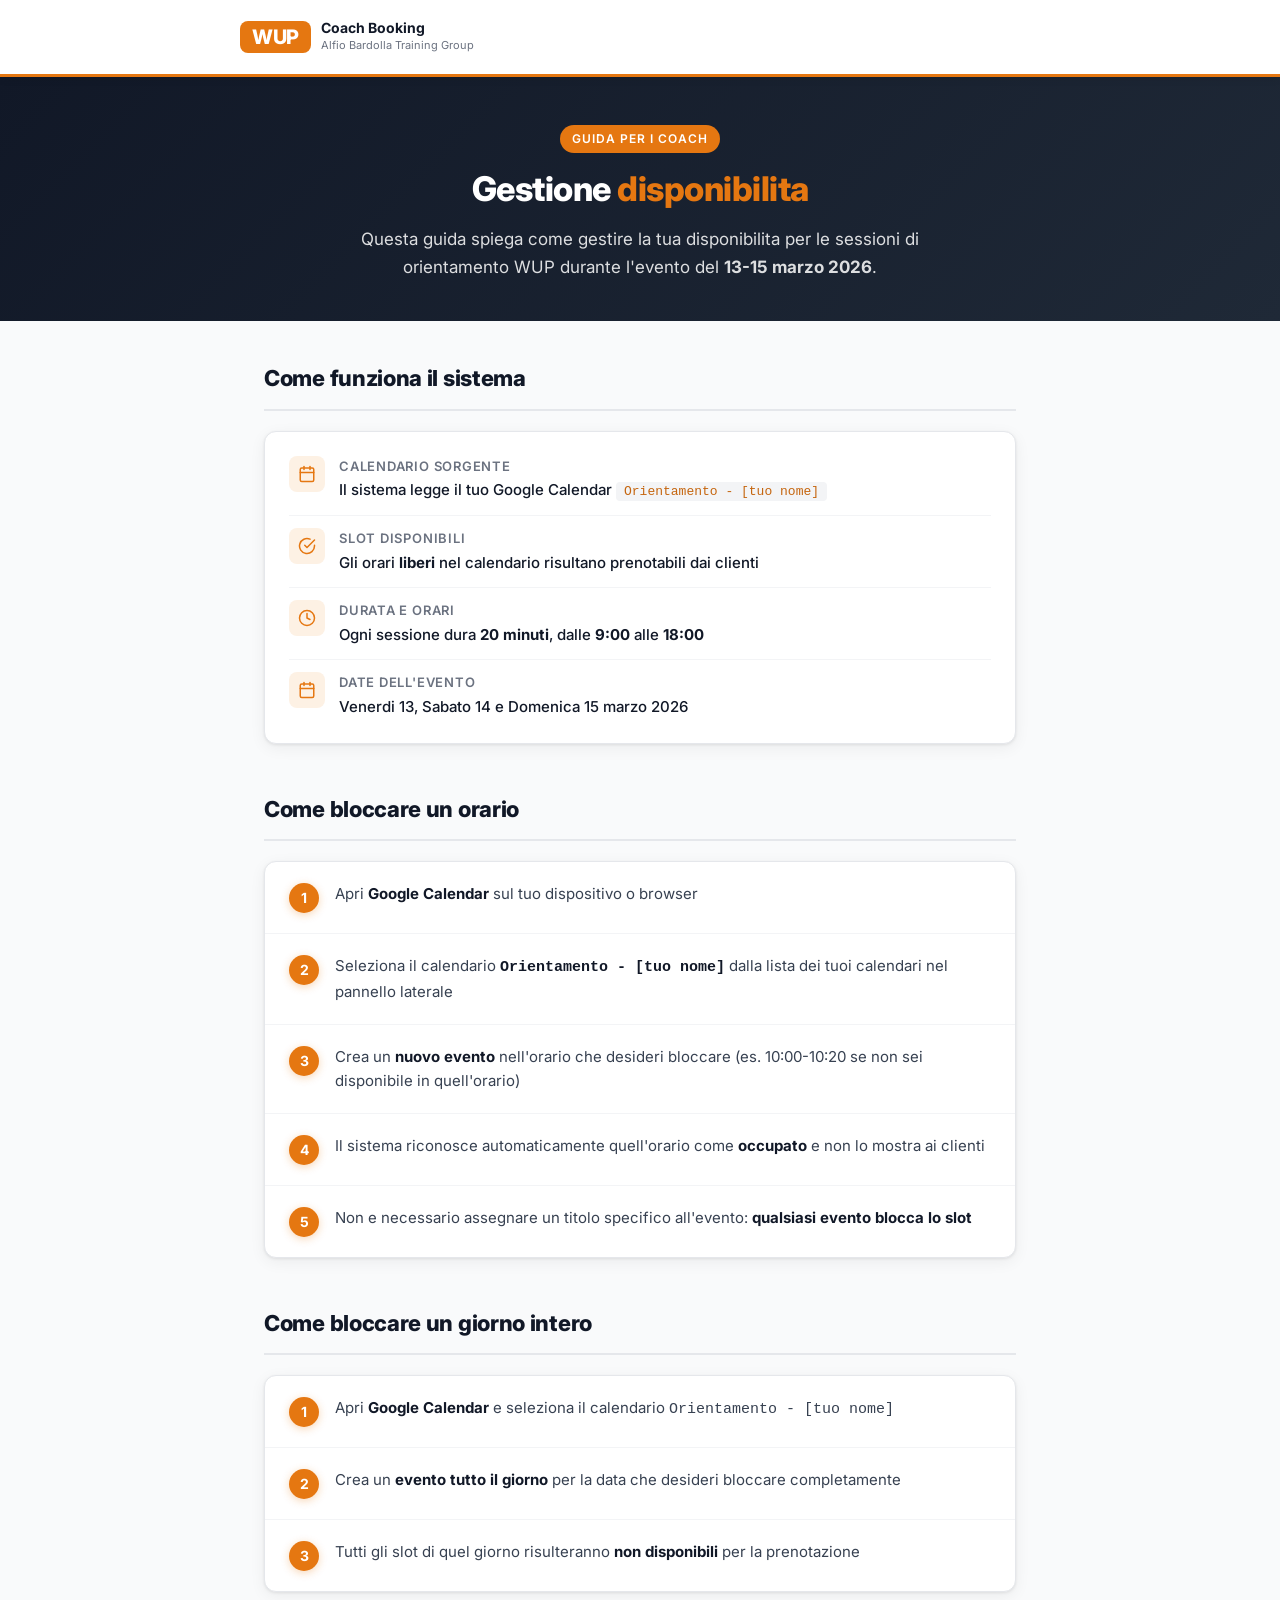
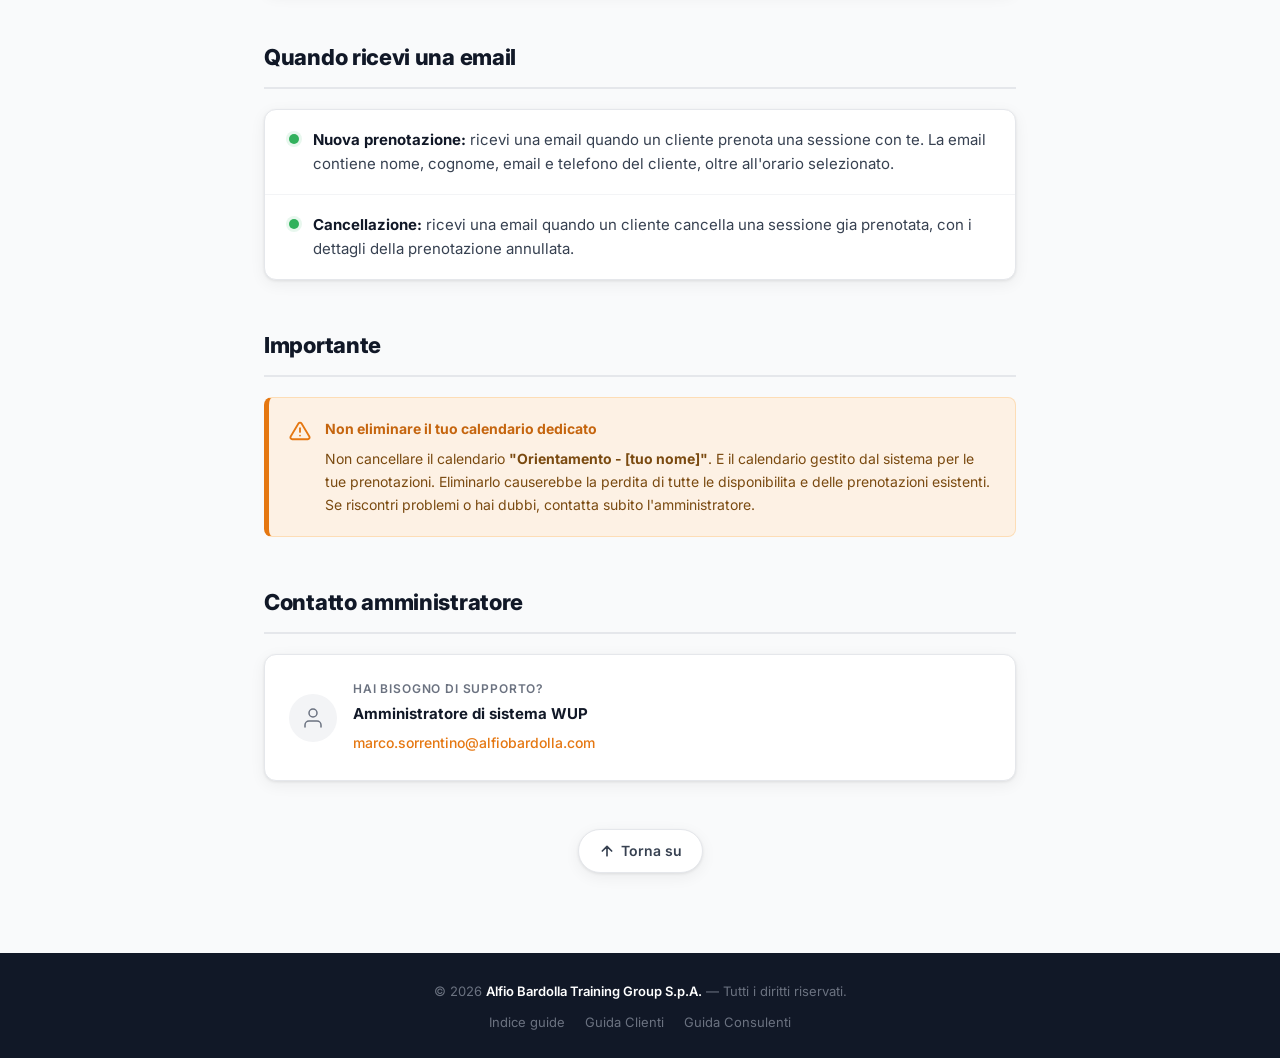
==== docs/guida-coach.html @ ec16fe60 "Aggiorna placeholder con dati reali - URL prenotazione: lp.alfiobardolla.com/prenotazione-wup/ - Ema" ====
<!DOCTYPE html>
<html lang="it">
<head>
  <meta charset="UTF-8" />
  <meta name="viewport" content="width=device-width, initial-scale=1" />
  <title>Guida Coach — Gestione disponibilità | WUP Coach Booking</title>
  <meta name="description" content="Guida per i coach WUP: come gestire la disponibilità sul Google Calendar per le sessioni di orientamento dell'evento 13-15 marzo 2026." />
  <link rel="preconnect" href="https://fonts.googleapis.com" />
  <link rel="preconnect" href="https://fonts.gstatic.com" crossorigin />
  <link href="https://fonts.googleapis.com/css2?family=Inter:wght@400;500;600;700;800&display=swap" rel="stylesheet" />
  <style>
    /* ── Reset & base ── */
    *, *::before, *::after { box-sizing: border-box; margin: 0; padding: 0; }

    :root {
      --orange: #E57711;
      --orange-light: #FDF1E4;
      --orange-mid: #FDDDB6;
      --orange-dark: #C5650E;
      --green: #31B15C;
      --green-light: #E8F7EE;
      --green-dark: #279B4F;
      --white: #FFFFFF;
      --gray-50: #F9FAFB;
      --gray-100: #F3F4F6;
      --gray-200: #E5E7EB;
      --gray-500: #6B7280;
      --gray-700: #374151;
      --gray-900: #111827;
      --radius: 12px;
      --radius-sm: 8px;
      --shadow: 0 1px 3px rgba(0,0,0,.08), 0 4px 16px rgba(0,0,0,.06);
      --shadow-md: 0 4px 6px rgba(0,0,0,.07), 0 10px 30px rgba(0,0,0,.10);
    }

    html { scroll-behavior: smooth; }

    body {
      font-family: 'Inter', system-ui, -apple-system, sans-serif;
      font-size: 16px;
      line-height: 1.6;
      color: var(--gray-900);
      background: var(--gray-50);
      -webkit-font-smoothing: antialiased;
    }

    /* ── Header ── */
    .site-header {
      background: var(--white);
      border-bottom: 3px solid var(--orange);
      padding: 20px 24px;
      position: sticky;
      top: 0;
      z-index: 100;
      box-shadow: 0 2px 8px rgba(0,0,0,.08);
    }

    .header-inner {
      max-width: 800px;
      margin: 0 auto;
      display: flex;
      align-items: center;
      gap: 16px;
    }

    .logo {
      display: flex;
      align-items: center;
      gap: 10px;
      text-decoration: none;
    }

    .logo-badge {
      background: var(--orange);
      color: var(--white);
      font-size: 20px;
      font-weight: 800;
      letter-spacing: -0.5px;
      padding: 6px 12px;
      border-radius: var(--radius-sm);
      line-height: 1;
    }

    .logo-text {
      display: flex;
      flex-direction: column;
    }

    .logo-title {
      font-size: 14px;
      font-weight: 700;
      color: var(--gray-900);
      line-height: 1.2;
    }

    .logo-sub {
      font-size: 11px;
      color: var(--gray-500);
      font-weight: 400;
    }

    /* ── Hero ── */
    .hero {
      background: linear-gradient(135deg, var(--gray-900) 0%, #1F2937 100%);
      color: var(--white);
      padding: 48px 24px 40px;
      text-align: center;
    }

    .hero-tag {
      display: inline-block;
      background: var(--orange);
      color: var(--white);
      font-size: 12px;
      font-weight: 600;
      letter-spacing: 0.08em;
      text-transform: uppercase;
      padding: 4px 12px;
      border-radius: 99px;
      margin-bottom: 16px;
    }

    .hero h1 {
      font-size: clamp(22px, 5vw, 34px);
      font-weight: 800;
      line-height: 1.2;
      margin-bottom: 16px;
      letter-spacing: -0.5px;
    }

    .hero h1 span { color: var(--orange); }

    .hero p {
      font-size: clamp(15px, 2.5vw, 17px);
      opacity: .85;
      max-width: 580px;
      margin: 0 auto;
      line-height: 1.65;
    }

    /* ── Main layout ── */
    .main {
      max-width: 800px;
      margin: 0 auto;
      padding: 40px 24px 80px;
    }

    /* ── Section titles ── */
    .section-title {
      font-size: clamp(18px, 3vw, 22px);
      font-weight: 800;
      color: var(--gray-900);
      margin-bottom: 20px;
      padding-bottom: 12px;
      border-bottom: 2px solid var(--gray-200);
      letter-spacing: -0.3px;
    }

    .section-block {
      margin-bottom: 48px;
    }

    /* ── Info card ── */
    .info-card {
      background: var(--white);
      border-radius: var(--radius);
      border: 1px solid var(--gray-200);
      padding: 24px;
      box-shadow: var(--shadow);
      margin-bottom: 16px;
    }

    .info-row {
      display: flex;
      align-items: flex-start;
      gap: 14px;
      padding: 12px 0;
      border-bottom: 1px solid var(--gray-100);
    }

    .info-row:last-child { border-bottom: none; padding-bottom: 0; }
    .info-row:first-child { padding-top: 0; }

    .info-icon {
      flex-shrink: 0;
      width: 36px;
      height: 36px;
      background: var(--orange-light);
      border-radius: var(--radius-sm);
      display: flex;
      align-items: center;
      justify-content: center;
      color: var(--orange);
    }

    .info-body {
      flex: 1;
    }

    .info-label {
      font-size: 13px;
      font-weight: 600;
      color: var(--gray-500);
      text-transform: uppercase;
      letter-spacing: 0.06em;
      margin-bottom: 2px;
    }

    .info-value {
      font-size: 15px;
      color: var(--gray-900);
      font-weight: 500;
    }

    .info-value code {
      background: var(--gray-100);
      padding: 2px 8px;
      border-radius: 4px;
      font-family: 'SFMono-Regular', Consolas, monospace;
      font-size: 13px;
      color: var(--orange-dark);
    }

    /* ── Numbered steps ── */
    .steps-list {
      display: flex;
      flex-direction: column;
      gap: 0;
      background: var(--white);
      border-radius: var(--radius);
      border: 1px solid var(--gray-200);
      box-shadow: var(--shadow);
      overflow: hidden;
    }

    .step-item {
      display: flex;
      align-items: flex-start;
      gap: 16px;
      padding: 20px 24px;
      border-bottom: 1px solid var(--gray-100);
      transition: background .15s;
    }

    .step-item:last-child { border-bottom: none; }
    .step-item:hover { background: var(--gray-50); }

    .step-num {
      flex-shrink: 0;
      width: 30px;
      height: 30px;
      background: var(--orange);
      color: var(--white);
      border-radius: 50%;
      display: flex;
      align-items: center;
      justify-content: center;
      font-size: 14px;
      font-weight: 700;
      margin-top: 1px;
      box-shadow: 0 2px 8px rgba(229,119,17,.3);
    }

    .step-text {
      flex: 1;
      font-size: 15px;
      color: var(--gray-700);
      line-height: 1.6;
    }

    .step-text strong { color: var(--gray-900); }

    /* ── Notification list ── */
    .notif-list {
      background: var(--white);
      border-radius: var(--radius);
      border: 1px solid var(--gray-200);
      box-shadow: var(--shadow);
      overflow: hidden;
    }

    .notif-item {
      display: flex;
      align-items: flex-start;
      gap: 14px;
      padding: 18px 24px;
      border-bottom: 1px solid var(--gray-100);
    }

    .notif-item:last-child { border-bottom: none; }

    .notif-dot {
      flex-shrink: 0;
      width: 10px;
      height: 10px;
      border-radius: 50%;
      background: var(--green);
      margin-top: 6px;
      box-shadow: 0 0 0 3px var(--green-light);
    }

    .notif-text {
      flex: 1;
      font-size: 15px;
      color: var(--gray-700);
      line-height: 1.6;
    }

    .notif-text strong { color: var(--gray-900); }

    /* ── Warning box ── */
    .warning-box {
      background: var(--orange-light);
      border: 1px solid var(--orange-mid);
      border-left: 5px solid var(--orange);
      border-radius: var(--radius-sm);
      padding: 20px 20px 20px 20px;
      display: flex;
      align-items: flex-start;
      gap: 14px;
    }

    .warning-icon {
      flex-shrink: 0;
      color: var(--orange);
      margin-top: 2px;
    }

    .warning-body {}

    .warning-title {
      font-size: 14px;
      font-weight: 700;
      color: var(--orange-dark);
      margin-bottom: 6px;
    }

    .warning-text {
      font-size: 14px;
      color: #7A4A10;
      line-height: 1.65;
    }

    /* ── Contact box ── */
    .contact-box {
      background: var(--white);
      border-radius: var(--radius);
      border: 1px solid var(--gray-200);
      padding: 24px;
      box-shadow: var(--shadow);
      display: flex;
      align-items: center;
      gap: 16px;
    }

    .contact-avatar {
      flex-shrink: 0;
      width: 48px;
      height: 48px;
      background: var(--gray-100);
      border-radius: 50%;
      display: flex;
      align-items: center;
      justify-content: center;
      color: var(--gray-500);
    }

    .contact-info { flex: 1; }

    .contact-label {
      font-size: 12px;
      font-weight: 600;
      color: var(--gray-500);
      text-transform: uppercase;
      letter-spacing: 0.07em;
      margin-bottom: 4px;
    }

    .contact-name {
      font-size: 15px;
      font-weight: 700;
      color: var(--gray-900);
      margin-bottom: 4px;
    }

    .contact-email {
      font-size: 14px;
      color: var(--orange);
      text-decoration: none;
      font-weight: 500;
    }

    .contact-email:hover { text-decoration: underline; }

    /* ── Back to top ── */
    .back-top {
      display: flex;
      justify-content: center;
      margin-top: 40px;
    }

    .btn-back-top {
      display: inline-flex;
      align-items: center;
      gap: 6px;
      background: var(--white);
      color: var(--gray-700);
      font-family: 'Inter', sans-serif;
      font-size: 14px;
      font-weight: 600;
      padding: 10px 20px;
      border-radius: 99px;
      border: 1px solid var(--gray-200);
      cursor: pointer;
      text-decoration: none;
      box-shadow: var(--shadow);
      transition: border-color .2s, color .2s, box-shadow .2s;
    }

    .btn-back-top:hover, .btn-back-top:focus-visible {
      border-color: var(--orange);
      color: var(--orange);
      box-shadow: var(--shadow-md);
    }

    .btn-back-top:focus-visible { outline: 3px solid var(--orange); outline-offset: 3px; }

    /* ── Footer ── */
    .site-footer {
      background: var(--gray-900);
      color: var(--gray-500);
      text-align: center;
      padding: 28px 24px;
      font-size: 13px;
    }

    .site-footer strong { color: var(--white); font-weight: 600; }

    .footer-links {
      margin-top: 10px;
      display: flex;
      justify-content: center;
      gap: 20px;
      flex-wrap: wrap;
    }

    .footer-links a {
      color: var(--gray-500);
      text-decoration: none;
      font-size: 13px;
      transition: color .2s;
    }

    .footer-links a:hover { color: var(--orange); }

    /* ── Responsive ── */
    @media (max-width: 520px) {
      .step-item { padding: 16px 18px; }
      .info-card { padding: 18px; }
      .contact-box { flex-direction: column; text-align: center; }
    }
  </style>
</head>
<body>

  <!-- Header -->
  <header class="site-header" id="top">
    <div class="header-inner">
      <a href="index.html" class="logo" aria-label="WUP Coach Booking — Torna all'indice">
        <span class="logo-badge">WUP</span>
        <span class="logo-text">
          <span class="logo-title">Coach Booking</span>
          <span class="logo-sub">Alfio Bardolla Training Group</span>
        </span>
      </a>
    </div>
  </header>

  <!-- Hero -->
  <section class="hero" aria-labelledby="hero-title">
    <span class="hero-tag">Guida per i Coach</span>
    <h1 id="hero-title">Gestione <span>disponibilita</span></h1>
    <p>Questa guida spiega come gestire la tua disponibilita per le sessioni di orientamento WUP durante l'evento del <strong>13-15 marzo 2026</strong>.</p>
  </section>

  <!-- Main content -->
  <main class="main">

    <!-- Come funziona il sistema -->
    <section class="section-block" aria-labelledby="sistema-title">
      <h2 class="section-title" id="sistema-title">Come funziona il sistema</h2>

      <div class="info-card" role="list" aria-label="Informazioni sul sistema">

        <div class="info-row" role="listitem">
          <div class="info-icon" aria-hidden="true">
            <svg width="18" height="18" viewBox="0 0 24 24" fill="none" stroke="currentColor" stroke-width="2" stroke-linecap="round" stroke-linejoin="round"><rect x="3" y="4" width="18" height="18" rx="2"/><line x1="16" y1="2" x2="16" y2="6"/><line x1="8" y1="2" x2="8" y2="6"/><line x1="3" y1="10" x2="21" y2="10"/></svg>
          </div>
          <div class="info-body">
            <p class="info-label">Calendario sorgente</p>
            <p class="info-value">Il sistema legge il tuo Google Calendar <code>Orientamento - [tuo nome]</code></p>
          </div>
        </div>

        <div class="info-row" role="listitem">
          <div class="info-icon" aria-hidden="true">
            <svg width="18" height="18" viewBox="0 0 24 24" fill="none" stroke="currentColor" stroke-width="2" stroke-linecap="round" stroke-linejoin="round"><path d="M22 11.08V12a10 10 0 1 1-5.93-9.14"/><polyline points="22 4 12 14.01 9 11.01"/></svg>
          </div>
          <div class="info-body">
            <p class="info-label">Slot disponibili</p>
            <p class="info-value">Gli orari <strong>liberi</strong> nel calendario risultano prenotabili dai clienti</p>
          </div>
        </div>

        <div class="info-row" role="listitem">
          <div class="info-icon" aria-hidden="true">
            <svg width="18" height="18" viewBox="0 0 24 24" fill="none" stroke="currentColor" stroke-width="2" stroke-linecap="round" stroke-linejoin="round"><circle cx="12" cy="12" r="10"/><polyline points="12 6 12 12 16 14"/></svg>
          </div>
          <div class="info-body">
            <p class="info-label">Durata e orari</p>
            <p class="info-value">Ogni sessione dura <strong>20 minuti</strong>, dalle <strong>9:00</strong> alle <strong>18:00</strong></p>
          </div>
        </div>

        <div class="info-row" role="listitem">
          <div class="info-icon" aria-hidden="true">
            <svg width="18" height="18" viewBox="0 0 24 24" fill="none" stroke="currentColor" stroke-width="2" stroke-linecap="round" stroke-linejoin="round"><rect x="3" y="4" width="18" height="18" rx="2"/><line x1="16" y1="2" x2="16" y2="6"/><line x1="8" y1="2" x2="8" y2="6"/><line x1="3" y1="10" x2="21" y2="10"/></svg>
          </div>
          <div class="info-body">
            <p class="info-label">Date dell'evento</p>
            <p class="info-value">Venerdi 13, Sabato 14 e Domenica 15 marzo 2026</p>
          </div>
        </div>

      </div>
    </section>

    <!-- Bloccare un orario -->
    <section class="section-block" aria-labelledby="blocco-title">
      <h2 class="section-title" id="blocco-title">Come bloccare un orario</h2>

      <ol class="steps-list" aria-label="Passi per bloccare un orario su Google Calendar">
        <li class="step-item">
          <span class="step-num" aria-hidden="true">1</span>
          <span class="step-text">Apri <strong>Google Calendar</strong> sul tuo dispositivo o browser</span>
        </li>
        <li class="step-item">
          <span class="step-num" aria-hidden="true">2</span>
          <span class="step-text">Seleziona il calendario <strong><code>Orientamento - [tuo nome]</code></strong> dalla lista dei tuoi calendari nel pannello laterale</span>
        </li>
        <li class="step-item">
          <span class="step-num" aria-hidden="true">3</span>
          <span class="step-text">Crea un <strong>nuovo evento</strong> nell'orario che desideri bloccare (es. 10:00-10:20 se non sei disponibile in quell'orario)</span>
        </li>
        <li class="step-item">
          <span class="step-num" aria-hidden="true">4</span>
          <span class="step-text">Il sistema riconosce automaticamente quell'orario come <strong>occupato</strong> e non lo mostra ai clienti</span>
        </li>
        <li class="step-item">
          <span class="step-num" aria-hidden="true">5</span>
          <span class="step-text">Non e necessario assegnare un titolo specifico all'evento: <strong>qualsiasi evento blocca lo slot</strong></span>
        </li>
      </ol>
    </section>

    <!-- Bloccare un giorno intero -->
    <section class="section-block" aria-labelledby="giorno-title">
      <h2 class="section-title" id="giorno-title">Come bloccare un giorno intero</h2>

      <ol class="steps-list" aria-label="Passi per bloccare un giorno intero">
        <li class="step-item">
          <span class="step-num" aria-hidden="true">1</span>
          <span class="step-text">Apri <strong>Google Calendar</strong> e seleziona il calendario <code>Orientamento - [tuo nome]</code></span>
        </li>
        <li class="step-item">
          <span class="step-num" aria-hidden="true">2</span>
          <span class="step-text">Crea un <strong>evento tutto il giorno</strong> per la data che desideri bloccare completamente</span>
        </li>
        <li class="step-item">
          <span class="step-num" aria-hidden="true">3</span>
          <span class="step-text">Tutti gli slot di quel giorno risulteranno <strong>non disponibili</strong> per la prenotazione</span>
        </li>
      </ol>
    </section>

    <!-- Notifiche email -->
    <section class="section-block" aria-labelledby="notif-title">
      <h2 class="section-title" id="notif-title">Quando ricevi una email</h2>

      <div class="notif-list" role="list" aria-label="Eventi che generano una notifica email">
        <div class="notif-item" role="listitem">
          <span class="notif-dot" aria-hidden="true"></span>
          <p class="notif-text"><strong>Nuova prenotazione:</strong> ricevi una email quando un cliente prenota una sessione con te. La email contiene nome, cognome, email e telefono del cliente, oltre all'orario selezionato.</p>
        </div>
        <div class="notif-item" role="listitem">
          <span class="notif-dot" aria-hidden="true"></span>
          <p class="notif-text"><strong>Cancellazione:</strong> ricevi una email quando un cliente cancella una sessione gia prenotata, con i dettagli della prenotazione annullata.</p>
        </div>
      </div>
    </section>

    <!-- Warning box -->
    <section class="section-block" aria-labelledby="warning-title">
      <h2 class="section-title" id="warning-title">Importante</h2>

      <div class="warning-box" role="alert">
        <div class="warning-icon" aria-hidden="true">
          <svg width="22" height="22" viewBox="0 0 24 24" fill="none" stroke="currentColor" stroke-width="2" stroke-linecap="round" stroke-linejoin="round"><path d="M10.29 3.86L1.82 18a2 2 0 0 0 1.71 3h16.94a2 2 0 0 0 1.71-3L13.71 3.86a2 2 0 0 0-3.42 0z"/><line x1="12" y1="9" x2="12" y2="13"/><line x1="12" y1="17" x2="12.01" y2="17"/></svg>
        </div>
        <div class="warning-body">
          <p class="warning-title">Non eliminare il tuo calendario dedicato</p>
          <p class="warning-text">Non cancellare il calendario <strong>"Orientamento - [tuo nome]"</strong>. E il calendario gestito dal sistema per le tue prenotazioni. Eliminarlo causerebbe la perdita di tutte le disponibilita e delle prenotazioni esistenti. Se riscontri problemi o hai dubbi, contatta subito l'amministratore.</p>
        </div>
      </div>
    </section>

    <!-- Contatto admin -->
    <section class="section-block" aria-labelledby="contact-title">
      <h2 class="section-title" id="contact-title">Contatto amministratore</h2>

      <div class="contact-box">
        <div class="contact-avatar" aria-hidden="true">
          <svg width="24" height="24" viewBox="0 0 24 24" fill="none" stroke="currentColor" stroke-width="1.5" stroke-linecap="round" stroke-linejoin="round"><path d="M20 21v-2a4 4 0 0 0-4-4H8a4 4 0 0 0-4 4v2"/><circle cx="12" cy="7" r="4"/></svg>
        </div>
        <div class="contact-info">
          <p class="contact-label">Hai bisogno di supporto?</p>
          <p class="contact-name">Amministratore di sistema WUP</p>
          <a href="mailto:marco.sorrentino@alfiobardolla.com" class="contact-email">marco.sorrentino@alfiobardolla.com</a>
        </div>
      </div>
    </section>

    <!-- Back to top -->
    <div class="back-top">
      <a href="#top" class="btn-back-top" aria-label="Torna all'inizio della pagina">
        <svg width="16" height="16" viewBox="0 0 24 24" fill="none" stroke="currentColor" stroke-width="2.5" stroke-linecap="round" stroke-linejoin="round" aria-hidden="true"><path d="M12 19V5M5 12l7-7 7 7"/></svg>
        Torna su
      </a>
    </div>

  </main>

  <!-- Footer -->
  <footer class="site-footer">
    <p>&copy; 2026 <strong>Alfio Bardolla Training Group S.p.A.</strong> — Tutti i diritti riservati.</p>
    <nav class="footer-links" aria-label="Link del footer">
      <a href="index.html">Indice guide</a>
      <a href="guida-clienti.html">Guida Clienti</a>
      <a href="guida-venditori.html">Guida Consulenti</a>
    </nav>
  </footer>

</body>
</html>
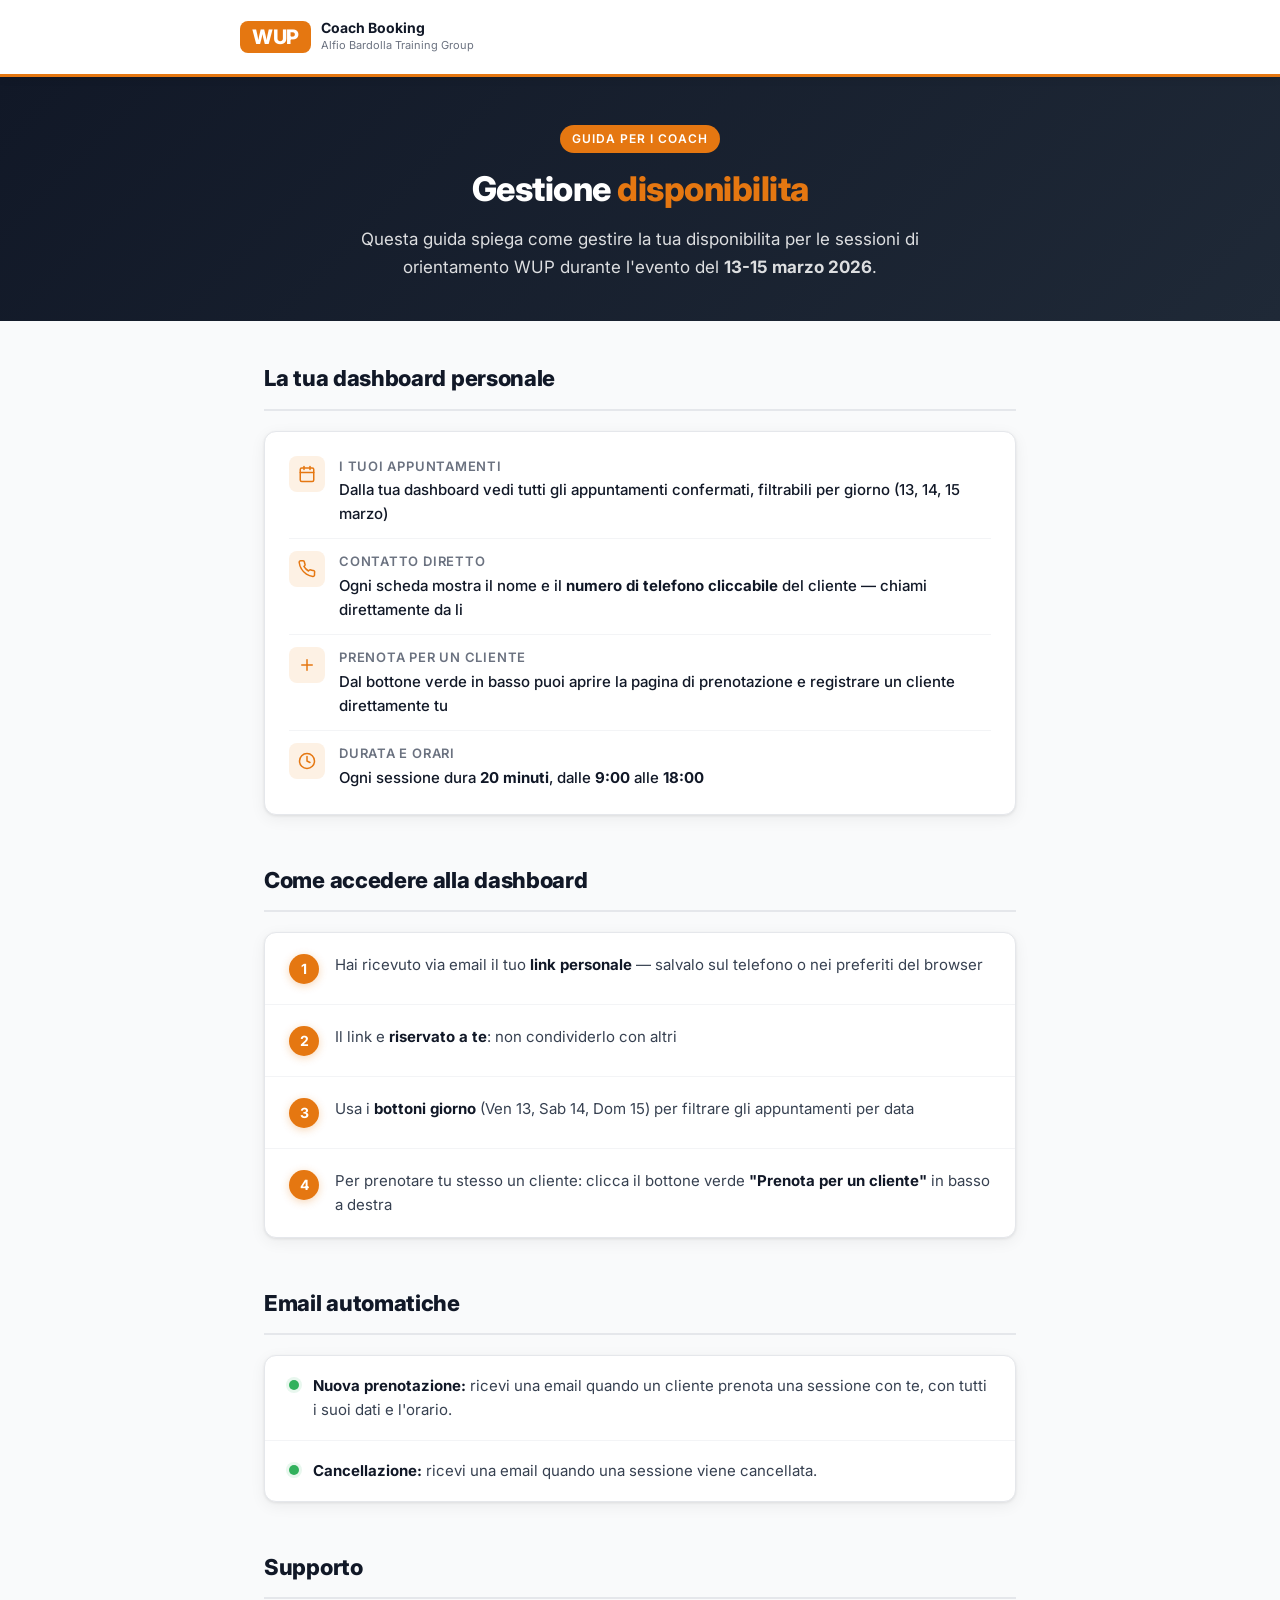
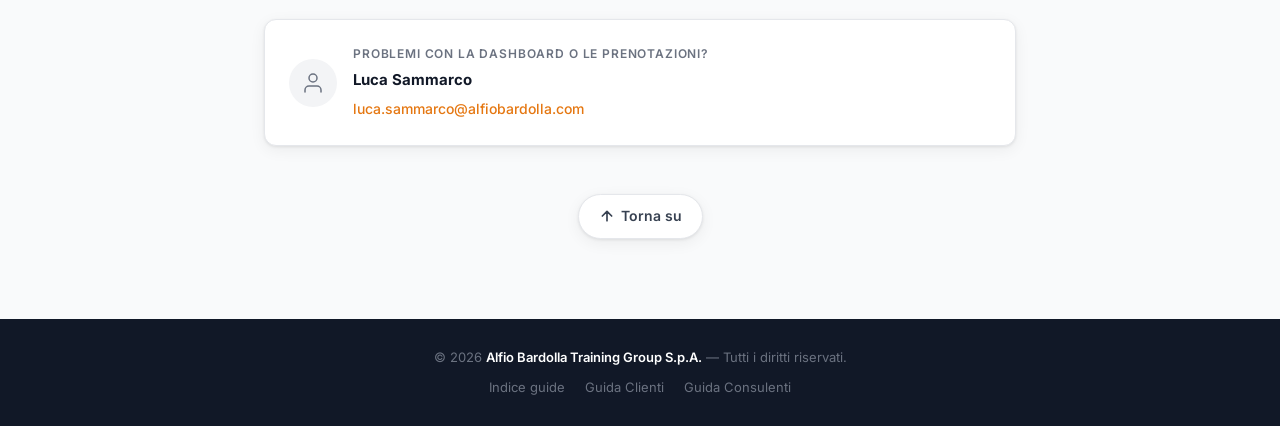
==== commit 9d066e52: "Simplify guida-coach: dashboard-first approach, remove Calendar instructions Co-Authored-By: Claude " ====
--- a/docs/guida-coach.html
+++ b/docs/guida-coach.html
@@ -486,29 +486,39 @@
   <!-- Main content -->
   <main class="main">
 
-    <!-- Come funziona il sistema -->
-    <section class="section-block" aria-labelledby="sistema-title">
-      <h2 class="section-title" id="sistema-title">Come funziona il sistema</h2>
-
-      <div class="info-card" role="list" aria-label="Informazioni sul sistema">
+    <!-- Dashboard personale -->
+    <section class="section-block" aria-labelledby="dashboard-title">
+      <h2 class="section-title" id="dashboard-title">La tua dashboard personale</h2>
+
+      <div class="info-card" role="list" aria-label="Cosa puoi fare dalla dashboard">
 
         <div class="info-row" role="listitem">
           <div class="info-icon" aria-hidden="true">
             <svg width="18" height="18" viewBox="0 0 24 24" fill="none" stroke="currentColor" stroke-width="2" stroke-linecap="round" stroke-linejoin="round"><rect x="3" y="4" width="18" height="18" rx="2"/><line x1="16" y1="2" x2="16" y2="6"/><line x1="8" y1="2" x2="8" y2="6"/><line x1="3" y1="10" x2="21" y2="10"/></svg>
           </div>
           <div class="info-body">
-            <p class="info-label">Calendario sorgente</p>
-            <p class="info-value">Il sistema legge il tuo Google Calendar <code>Orientamento - [tuo nome]</code></p>
+            <p class="info-label">I tuoi appuntamenti</p>
+            <p class="info-value">Dalla tua dashboard vedi tutti gli appuntamenti confermati, filtrabili per giorno (13, 14, 15 marzo)</p>
           </div>
         </div>
 
         <div class="info-row" role="listitem">
           <div class="info-icon" aria-hidden="true">
-            <svg width="18" height="18" viewBox="0 0 24 24" fill="none" stroke="currentColor" stroke-width="2" stroke-linecap="round" stroke-linejoin="round"><path d="M22 11.08V12a10 10 0 1 1-5.93-9.14"/><polyline points="22 4 12 14.01 9 11.01"/></svg>
+            <svg width="18" height="18" viewBox="0 0 24 24" fill="none" stroke="currentColor" stroke-width="2" stroke-linecap="round" stroke-linejoin="round"><path d="M22 16.92v3a2 2 0 0 1-2.18 2 19.79 19.79 0 0 1-8.63-3.07A19.5 19.5 0 0 1 4.69 12 19.79 19.79 0 0 1 1.61 3.35 2 2 0 0 1 3.6 1h3a2 2 0 0 1 2 1.72c.127.96.361 1.903.7 2.81a2 2 0 0 1-.45 2.11L7.91 8.6a16 16 0 0 0 6.08 6.08l.96-.96a2 2 0 0 1 2.11-.45c.907.339 1.85.573 2.81.7A2 2 0 0 1 22 16.92z"/></svg>
           </div>
           <div class="info-body">
-            <p class="info-label">Slot disponibili</p>
-            <p class="info-value">Gli orari <strong>liberi</strong> nel calendario risultano prenotabili dai clienti</p>
+            <p class="info-label">Contatto diretto</p>
+            <p class="info-value">Ogni scheda mostra il nome e il <strong>numero di telefono cliccabile</strong> del cliente — chiami direttamente da li</p>
+          </div>
+        </div>
+
+        <div class="info-row" role="listitem">
+          <div class="info-icon" aria-hidden="true">
+            <svg width="18" height="18" viewBox="0 0 24 24" fill="none" stroke="currentColor" stroke-width="2" stroke-linecap="round" stroke-linejoin="round"><line x1="12" y1="5" x2="12" y2="19"/><line x1="5" y1="12" x2="19" y2="12"/></svg>
+          </div>
+          <div class="info-body">
+            <p class="info-label">Prenota per un cliente</p>
+            <p class="info-value">Dal bottone verde in basso puoi aprire la pagina di prenotazione e registrare un cliente direttamente tu</p>
           </div>
         </div>
 
@@ -522,110 +532,61 @@
           </div>
         </div>
 
-        <div class="info-row" role="listitem">
-          <div class="info-icon" aria-hidden="true">
-            <svg width="18" height="18" viewBox="0 0 24 24" fill="none" stroke="currentColor" stroke-width="2" stroke-linecap="round" stroke-linejoin="round"><rect x="3" y="4" width="18" height="18" rx="2"/><line x1="16" y1="2" x2="16" y2="6"/><line x1="8" y1="2" x2="8" y2="6"/><line x1="3" y1="10" x2="21" y2="10"/></svg>
-          </div>
-          <div class="info-body">
-            <p class="info-label">Date dell'evento</p>
-            <p class="info-value">Venerdi 13, Sabato 14 e Domenica 15 marzo 2026</p>
-          </div>
-        </div>
-
       </div>
     </section>
 
-    <!-- Bloccare un orario -->
-    <section class="section-block" aria-labelledby="blocco-title">
-      <h2 class="section-title" id="blocco-title">Come bloccare un orario</h2>
-
-      <ol class="steps-list" aria-label="Passi per bloccare un orario su Google Calendar">
+    <!-- Come usare il link -->
+    <section class="section-block" aria-labelledby="link-title">
+      <h2 class="section-title" id="link-title">Come accedere alla dashboard</h2>
+
+      <ol class="steps-list">
         <li class="step-item">
           <span class="step-num" aria-hidden="true">1</span>
-          <span class="step-text">Apri <strong>Google Calendar</strong> sul tuo dispositivo o browser</span>
+          <span class="step-text">Hai ricevuto via email il tuo <strong>link personale</strong> — salvalo sul telefono o nei preferiti del browser</span>
         </li>
         <li class="step-item">
           <span class="step-num" aria-hidden="true">2</span>
-          <span class="step-text">Seleziona il calendario <strong><code>Orientamento - [tuo nome]</code></strong> dalla lista dei tuoi calendari nel pannello laterale</span>
+          <span class="step-text">Il link e <strong>riservato a te</strong>: non condividerlo con altri</span>
         </li>
         <li class="step-item">
           <span class="step-num" aria-hidden="true">3</span>
-          <span class="step-text">Crea un <strong>nuovo evento</strong> nell'orario che desideri bloccare (es. 10:00-10:20 se non sei disponibile in quell'orario)</span>
+          <span class="step-text">Usa i <strong>bottoni giorno</strong> (Ven 13, Sab 14, Dom 15) per filtrare gli appuntamenti per data</span>
         </li>
         <li class="step-item">
           <span class="step-num" aria-hidden="true">4</span>
-          <span class="step-text">Il sistema riconosce automaticamente quell'orario come <strong>occupato</strong> e non lo mostra ai clienti</span>
-        </li>
-        <li class="step-item">
-          <span class="step-num" aria-hidden="true">5</span>
-          <span class="step-text">Non e necessario assegnare un titolo specifico all'evento: <strong>qualsiasi evento blocca lo slot</strong></span>
+          <span class="step-text">Per prenotare tu stesso un cliente: clicca il bottone verde <strong>"Prenota per un cliente"</strong> in basso a destra</span>
         </li>
       </ol>
     </section>
 
-    <!-- Bloccare un giorno intero -->
-    <section class="section-block" aria-labelledby="giorno-title">
-      <h2 class="section-title" id="giorno-title">Come bloccare un giorno intero</h2>
-
-      <ol class="steps-list" aria-label="Passi per bloccare un giorno intero">
-        <li class="step-item">
-          <span class="step-num" aria-hidden="true">1</span>
-          <span class="step-text">Apri <strong>Google Calendar</strong> e seleziona il calendario <code>Orientamento - [tuo nome]</code></span>
-        </li>
-        <li class="step-item">
-          <span class="step-num" aria-hidden="true">2</span>
-          <span class="step-text">Crea un <strong>evento tutto il giorno</strong> per la data che desideri bloccare completamente</span>
-        </li>
-        <li class="step-item">
-          <span class="step-num" aria-hidden="true">3</span>
-          <span class="step-text">Tutti gli slot di quel giorno risulteranno <strong>non disponibili</strong> per la prenotazione</span>
-        </li>
-      </ol>
-    </section>
-
     <!-- Notifiche email -->
     <section class="section-block" aria-labelledby="notif-title">
-      <h2 class="section-title" id="notif-title">Quando ricevi una email</h2>
-
-      <div class="notif-list" role="list" aria-label="Eventi che generano una notifica email">
+      <h2 class="section-title" id="notif-title">Email automatiche</h2>
+
+      <div class="notif-list" role="list">
         <div class="notif-item" role="listitem">
           <span class="notif-dot" aria-hidden="true"></span>
-          <p class="notif-text"><strong>Nuova prenotazione:</strong> ricevi una email quando un cliente prenota una sessione con te. La email contiene nome, cognome, email e telefono del cliente, oltre all'orario selezionato.</p>
+          <p class="notif-text"><strong>Nuova prenotazione:</strong> ricevi una email quando un cliente prenota una sessione con te, con tutti i suoi dati e l'orario.</p>
         </div>
         <div class="notif-item" role="listitem">
           <span class="notif-dot" aria-hidden="true"></span>
-          <p class="notif-text"><strong>Cancellazione:</strong> ricevi una email quando un cliente cancella una sessione gia prenotata, con i dettagli della prenotazione annullata.</p>
+          <p class="notif-text"><strong>Cancellazione:</strong> ricevi una email quando una sessione viene cancellata.</p>
         </div>
       </div>
     </section>
 
-    <!-- Warning box -->
-    <section class="section-block" aria-labelledby="warning-title">
-      <h2 class="section-title" id="warning-title">Importante</h2>
-
-      <div class="warning-box" role="alert">
-        <div class="warning-icon" aria-hidden="true">
-          <svg width="22" height="22" viewBox="0 0 24 24" fill="none" stroke="currentColor" stroke-width="2" stroke-linecap="round" stroke-linejoin="round"><path d="M10.29 3.86L1.82 18a2 2 0 0 0 1.71 3h16.94a2 2 0 0 0 1.71-3L13.71 3.86a2 2 0 0 0-3.42 0z"/><line x1="12" y1="9" x2="12" y2="13"/><line x1="12" y1="17" x2="12.01" y2="17"/></svg>
-        </div>
-        <div class="warning-body">
-          <p class="warning-title">Non eliminare il tuo calendario dedicato</p>
-          <p class="warning-text">Non cancellare il calendario <strong>"Orientamento - [tuo nome]"</strong>. E il calendario gestito dal sistema per le tue prenotazioni. Eliminarlo causerebbe la perdita di tutte le disponibilita e delle prenotazioni esistenti. Se riscontri problemi o hai dubbi, contatta subito l'amministratore.</p>
-        </div>
-      </div>
-    </section>
-
     <!-- Contatto admin -->
     <section class="section-block" aria-labelledby="contact-title">
-      <h2 class="section-title" id="contact-title">Contatto amministratore</h2>
+      <h2 class="section-title" id="contact-title">Supporto</h2>
 
       <div class="contact-box">
         <div class="contact-avatar" aria-hidden="true">
           <svg width="24" height="24" viewBox="0 0 24 24" fill="none" stroke="currentColor" stroke-width="1.5" stroke-linecap="round" stroke-linejoin="round"><path d="M20 21v-2a4 4 0 0 0-4-4H8a4 4 0 0 0-4 4v2"/><circle cx="12" cy="7" r="4"/></svg>
         </div>
         <div class="contact-info">
-          <p class="contact-label">Hai bisogno di supporto?</p>
-          <p class="contact-name">Amministratore di sistema WUP</p>
-          <a href="mailto:marco.sorrentino@alfiobardolla.com" class="contact-email">marco.sorrentino@alfiobardolla.com</a>
+          <p class="contact-label">Problemi con la dashboard o le prenotazioni?</p>
+          <p class="contact-name">Luca Sammarco</p>
+          <a href="mailto:luca.sammarco@alfiobardolla.com" class="contact-email">luca.sammarco@alfiobardolla.com</a>
         </div>
       </div>
     </section>
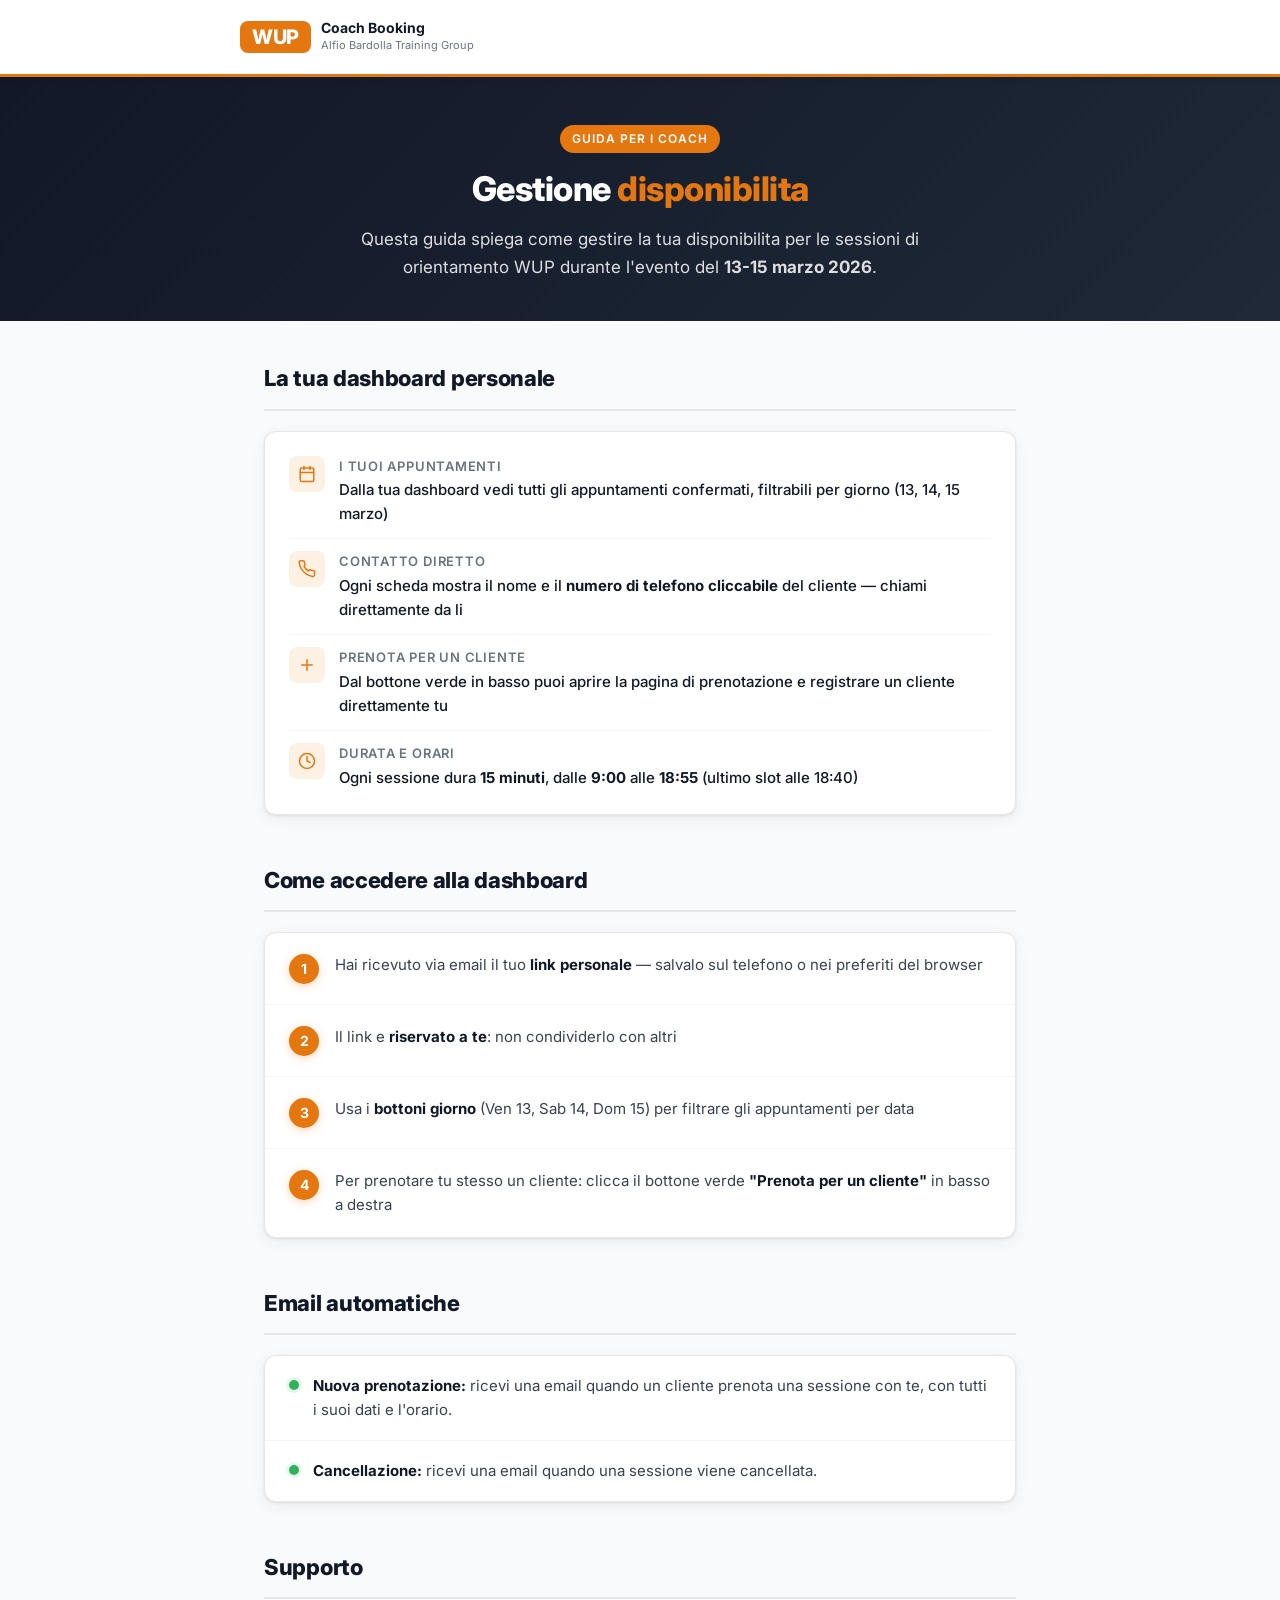
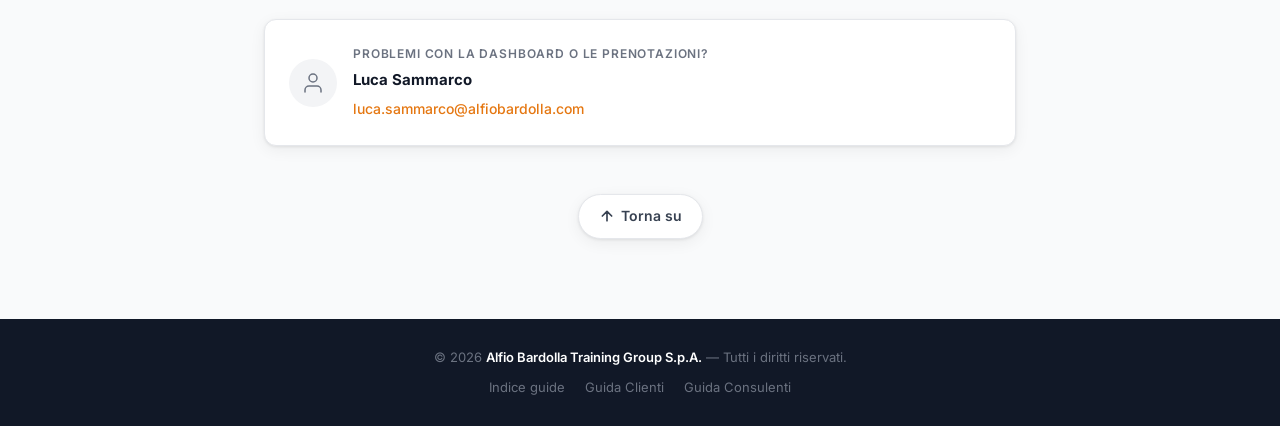
==== commit 2d931483: "Aggiorna orari nelle guide: 9:00-18:55 (ultimo slot 18:40) Co-Authored-By: Claude Opus 4.6 <noreply@" ====
--- a/docs/guida-coach.html
+++ b/docs/guida-coach.html
@@ -2,6 +2,7 @@
 <html lang="it">
 <head>
   <meta charset="UTF-8" />
+  <link rel="icon" href="data:image/svg+xml,<svg xmlns='http://www.w3.org/2000/svg' viewBox='0 0 100 100'><rect width='100' height='100' rx='20' fill='%23E57711'/><text x='50' y='68' font-size='60' font-weight='bold' font-family='Arial' fill='white' text-anchor='middle'>W</text></svg>">
   <meta name="viewport" content="width=device-width, initial-scale=1" />
   <title>Guida Coach — Gestione disponibilità | WUP Coach Booking</title>
   <meta name="description" content="Guida per i coach WUP: come gestire la disponibilità sul Google Calendar per le sessioni di orientamento dell'evento 13-15 marzo 2026." />
@@ -528,7 +529,7 @@
           </div>
           <div class="info-body">
             <p class="info-label">Durata e orari</p>
-            <p class="info-value">Ogni sessione dura <strong>20 minuti</strong>, dalle <strong>9:00</strong> alle <strong>18:00</strong></p>
+            <p class="info-value">Ogni sessione dura <strong>15 minuti</strong>, dalle <strong>9:00</strong> alle <strong>18:55</strong> (ultimo slot alle 18:40)</p>
           </div>
         </div>
 
